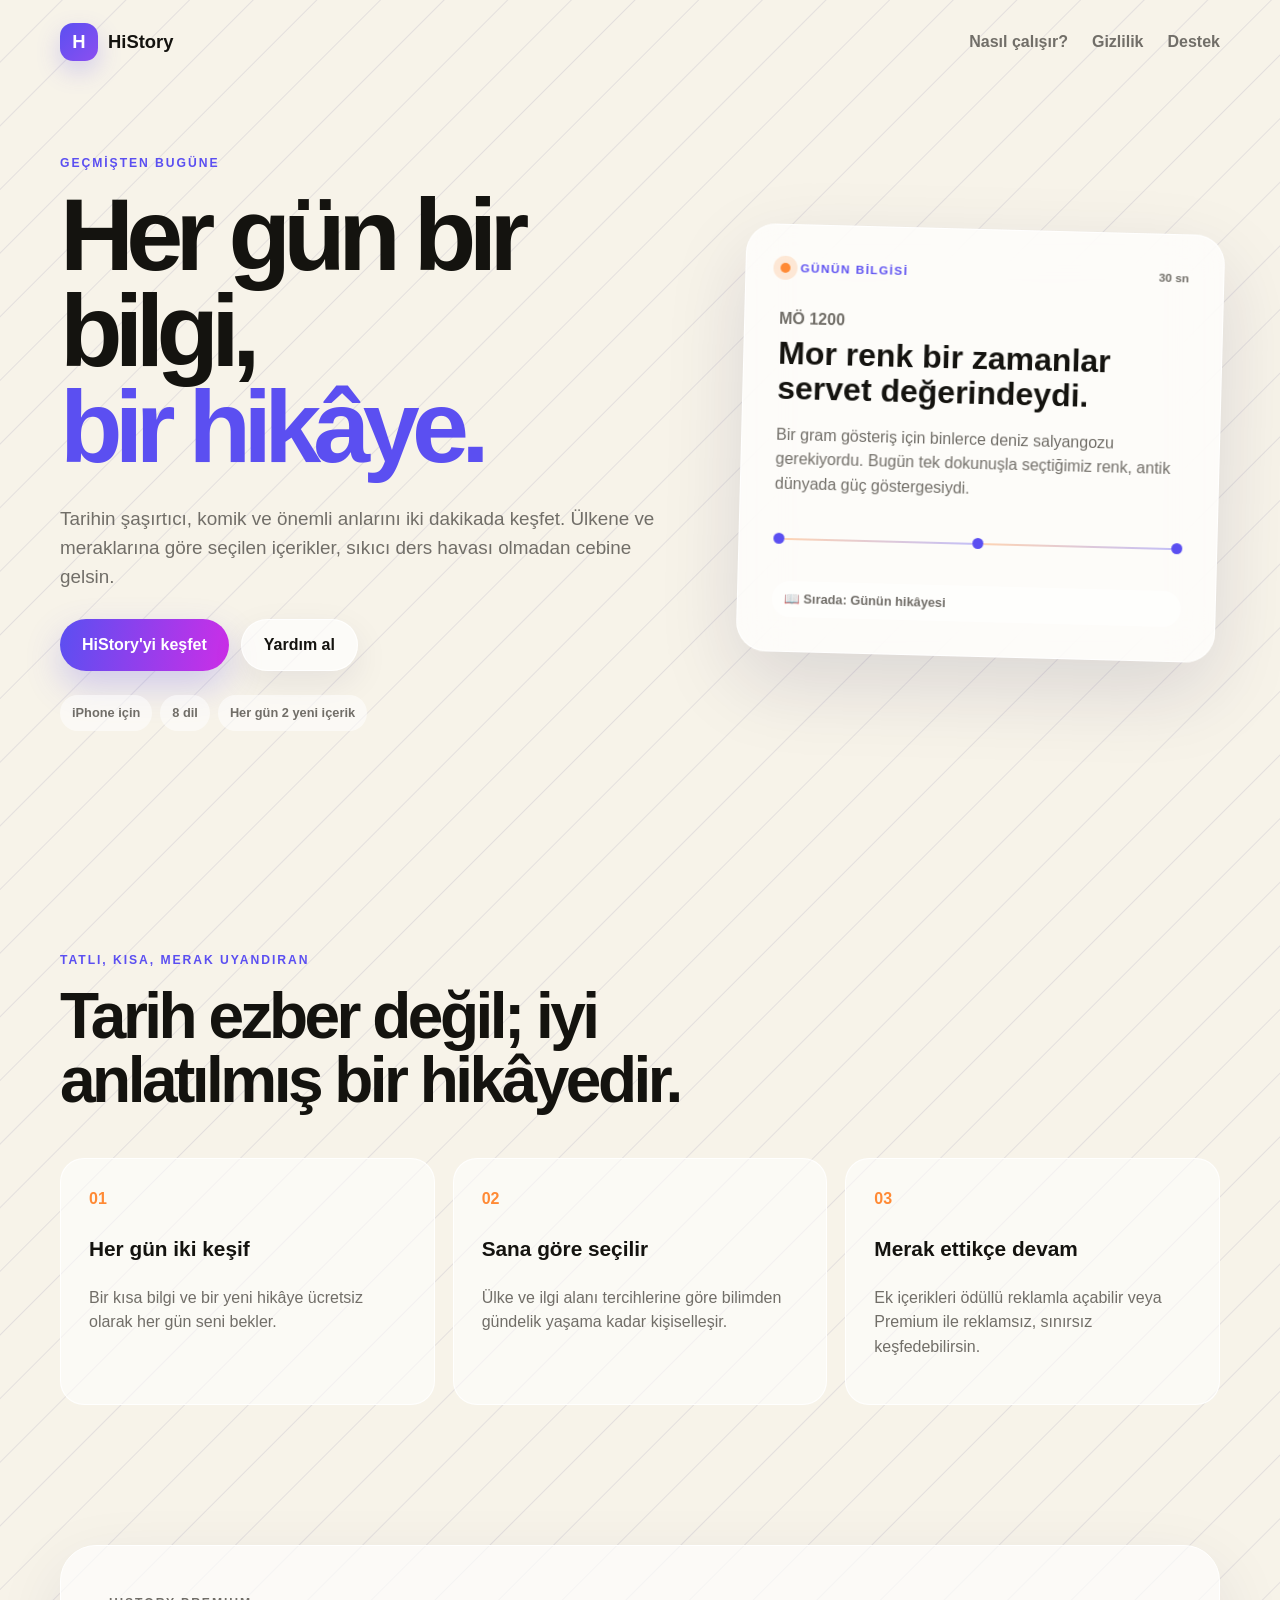
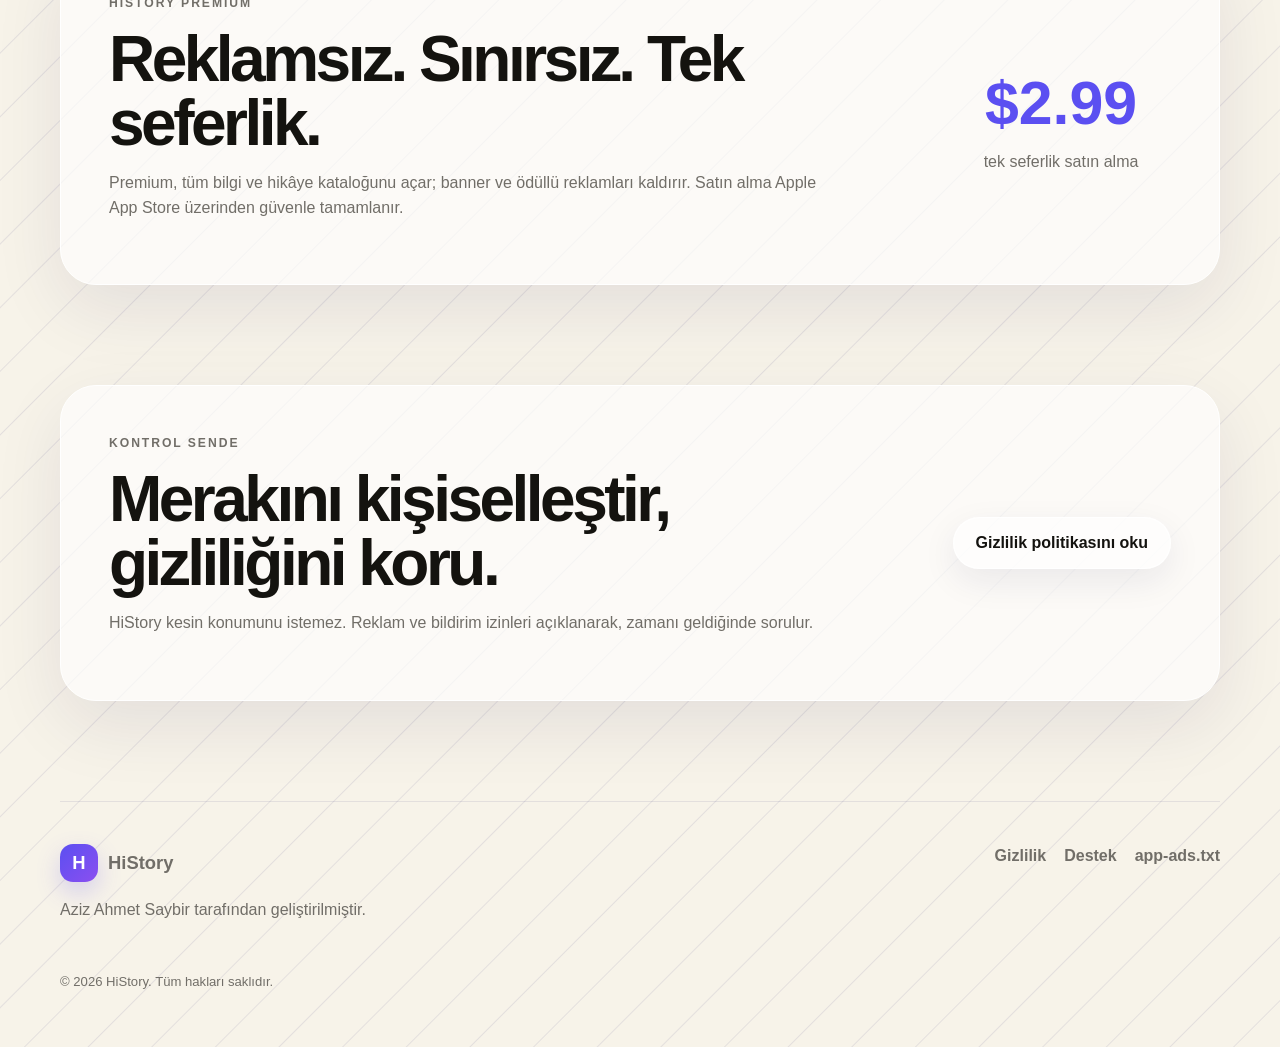
==== index.html @ 92026680 "Create HiStory website and legal pages" ====
<!doctype html>
<html lang="tr">
<head>
  <meta charset="utf-8">
  <meta name="viewport" content="width=device-width,initial-scale=1">
  <meta name="description" content="HiStory: Her gün bir bilgi, bir hikâye. Tarihi kısa, tatlı ve eğlenceli keşfet.">
  <meta name="theme-color" content="#f7f3e9">
  <title>HiStory — Her gün bir bilgi, bir hikâye</title>
  <link rel="stylesheet" href="style.css">
</head>
<body>
  <header class="header wrap">
    <a class="brand" href="index.html" aria-label="HiStory ana sayfa"><span class="brand-mark">H</span><span>HiStory</span></a>
    <nav aria-label="Ana menü"><a href="#nasil">Nasıl çalışır?</a><a href="privacy.html">Gizlilik</a><a href="support.html">Destek</a></nav>
  </header>

  <main>
    <section class="hero wrap">
      <div class="hero-copy">
        <p class="eyebrow">GEÇMİŞTEN BUGÜNE</p>
        <h1>Her gün bir bilgi,<br><em>bir hikâye.</em></h1>
        <p class="lead">Tarihin şaşırtıcı, komik ve önemli anlarını iki dakikada keşfet. Ülkene ve meraklarına göre seçilen içerikler, sıkıcı ders havası olmadan cebine gelsin.</p>
        <div class="actions"><a class="button primary" href="#nasil">HiStory'yi keşfet</a><a class="button ghost" href="support.html">Yardım al</a></div>
        <div class="trust"><span>iPhone için</span><span>8 dil</span><span>Her gün 2 yeni içerik</span></div>
      </div>

      <div class="daily-card" aria-label="Örnek günlük HiStory kartı">
        <div class="card-top"><span class="dot"></span><span>GÜNÜN BİLGİSİ</span><b>30 sn</b></div>
        <p class="year">MÖ 1200</p>
        <h2>Mor renk bir zamanlar servet değerindeydi.</h2>
        <p>Bir gram gösteriş için binlerce deniz salyangozu gerekiyordu. Bugün tek dokunuşla seçtiğimiz renk, antik dünyada güç göstergesiydi.</p>
        <div class="timeline"><span></span><i></i><span></span><i></i><span></span></div>
        <div class="story-chip">📖 Sırada: Günün hikâyesi</div>
      </div>
    </section>

    <section id="nasil" class="section wrap">
      <div class="section-title"><p class="eyebrow">TATLI, KISA, MERAK UYANDIRAN</p><h2>Tarih ezber değil; iyi anlatılmış bir hikâyedir.</h2></div>
      <div class="grid three">
        <article><span class="number">01</span><h3>Her gün iki keşif</h3><p>Bir kısa bilgi ve bir yeni hikâye ücretsiz olarak her gün seni bekler.</p></article>
        <article><span class="number">02</span><h3>Sana göre seçilir</h3><p>Ülke ve ilgi alanı tercihlerine göre bilimden gündelik yaşama kadar kişiselleşir.</p></article>
        <article><span class="number">03</span><h3>Merak ettikçe devam</h3><p>Ek içerikleri ödüllü reklamla açabilir veya Premium ile reklamsız, sınırsız keşfedebilirsin.</p></article>
      </div>
    </section>

    <section class="split wrap">
      <div><p class="eyebrow">HISTORY PREMIUM</p><h2>Reklamsız. Sınırsız. Tek seferlik.</h2><p>Premium, tüm bilgi ve hikâye kataloğunu açar; banner ve ödüllü reklamları kaldırır. Satın alma Apple App Store üzerinden güvenle tamamlanır.</p></div>
      <div class="price"><strong>$2.99</strong><span>tek seferlik satın alma</span></div>
    </section>

    <section class="privacy-callout wrap">
      <div><p class="eyebrow">KONTROL SENDE</p><h2>Merakını kişiselleştir, gizliliğini koru.</h2><p>HiStory kesin konumunu istemez. Reklam ve bildirim izinleri açıklanarak, zamanı geldiğinde sorulur.</p></div>
      <a class="button ghost" href="privacy.html">Gizlilik politikasını oku</a>
    </section>
  </main>

  <footer class="footer wrap"><div><a class="brand" href="index.html"><span class="brand-mark">H</span><span>HiStory</span></a><p>Aziz Ahmet Saybir tarafından geliştirilmiştir.</p></div><div class="footer-links"><a href="privacy.html">Gizlilik</a><a href="support.html">Destek</a><a href="app-ads.txt">app-ads.txt</a></div><p>© 2026 HiStory. Tüm hakları saklıdır.</p></footer>
</body>
</html>
---- style.css ----
:root{--paper:#f7f3e9;--ink:#14130f;--muted:#716e68;--line:rgba(55,48,120,.10);--indigo:#5b4ff1;--violet:#8b4ff0;--orange:#ff8a35;--white:rgba(255,255,255,.70);--radius:30px}*{box-sizing:border-box}html{scroll-behavior:smooth}body{margin:0;color:var(--ink);font-family:-apple-system,BlinkMacSystemFont,"SF Pro Display","Segoe UI",sans-serif;background-color:var(--paper);background-image:repeating-linear-gradient(135deg,transparent 0,transparent 43px,var(--line) 44px,transparent 45px);line-height:1.55}a{color:inherit}.wrap{width:min(1160px,calc(100% - 40px));margin:auto}.header{min-height:84px;display:flex;align-items:center;justify-content:space-between;gap:24px}.brand{display:inline-flex;align-items:center;gap:10px;text-decoration:none;font-weight:850;font-size:1.15rem}.brand-mark{display:grid;place-items:center;width:38px;height:38px;border-radius:13px;color:white;background:linear-gradient(135deg,var(--indigo),var(--violet));box-shadow:0 10px 24px rgba(91,79,241,.22)}nav{display:flex;gap:24px}nav a,.footer-links a{text-decoration:none;color:var(--muted);font-weight:650}nav a:hover,nav a[aria-current=page],.footer-links a:hover{color:var(--indigo)}.hero{min-height:720px;display:grid;grid-template-columns:1.12fr .88fr;align-items:center;gap:72px;padding:70px 0 110px}.eyebrow{font-size:.76rem;font-weight:850;letter-spacing:.16em;color:var(--indigo);margin:0 0 14px}.hero h1,.legal-hero h1{font-size:clamp(3.5rem,8vw,6.7rem);line-height:.94;letter-spacing:-.075em;margin:0}.hero h1 em{font-style:normal;color:var(--indigo)}.lead{font-size:1.18rem;max-width:650px;color:var(--muted);margin:28px 0}.actions{display:flex;gap:12px;flex-wrap:wrap}.button{display:inline-flex;align-items:center;justify-content:center;min-height:52px;padding:0 22px;border-radius:999px;text-decoration:none;font-weight:780}.primary{color:white;background:linear-gradient(100deg,var(--indigo),#cc2ee7);box-shadow:0 15px 35px rgba(91,79,241,.25)}.ghost{background:rgba(255,255,255,.66);border:1px solid rgba(255,255,255,.9);box-shadow:0 12px 35px rgba(31,25,80,.08)}.trust{display:flex;gap:8px;flex-wrap:wrap;margin-top:24px}.trust span,.story-chip{padding:8px 12px;border-radius:999px;background:rgba(255,255,255,.55);color:var(--muted);font-size:.8rem;font-weight:700}.daily-card,.legal-card{background:var(--white);border:1px solid rgba(255,255,255,.92);border-radius:var(--radius);box-shadow:0 30px 80px rgba(32,26,77,.13);backdrop-filter:blur(24px);-webkit-backdrop-filter:blur(24px)}.daily-card{padding:34px;transform:rotate(1.5deg)}.card-top{display:flex;align-items:center;gap:10px;color:var(--indigo);font-size:.74rem;font-weight:850;letter-spacing:.12em}.card-top b{margin-left:auto;color:var(--muted);letter-spacing:0}.dot{width:10px;height:10px;border-radius:50%;background:var(--orange);box-shadow:0 0 0 7px rgba(255,138,53,.18)}.year{color:var(--muted);font-weight:800;margin:30px 0 4px}.daily-card h2{font-size:2rem;line-height:1.1;margin:0}.daily-card>p:not(.year){color:var(--muted)}.timeline{height:32px;display:flex;align-items:center;margin:26px 0}.timeline i{height:2px;flex:1;background:linear-gradient(90deg,var(--orange),var(--indigo));opacity:.35}.timeline span{width:11px;height:11px;border-radius:50%;background:var(--indigo)}.section{padding:110px 0}.section-title{max-width:780px}.section-title h2,.split h2,.privacy-callout h2,.contact-card h2{font-size:clamp(2.2rem,5vw,4rem);line-height:1;letter-spacing:-.055em;margin:0}.grid{display:grid;gap:18px;margin-top:46px}.grid.three{grid-template-columns:repeat(3,1fr)}.grid article{background:rgba(255,255,255,.55);border:1px solid rgba(255,255,255,.9);padding:28px;border-radius:24px}.number{font-weight:900;color:var(--orange)}.grid h3{font-size:1.3rem}.grid p,.split p,.privacy-callout p,.contact-card p{color:var(--muted)}.split,.privacy-callout,.contact-card{margin-top:30px;margin-bottom:100px;padding:48px;border-radius:36px;display:flex;align-items:center;justify-content:space-between;gap:40px;background:rgba(255,255,255,.65);border:1px solid white;box-shadow:0 24px 70px rgba(31,25,80,.09)}.split>div:first-child,.privacy-callout>div,.contact-card>div{max-width:720px}.price{text-align:center;min-width:220px}.price strong{font-size:3.8rem;display:block;color:var(--indigo)}.price span{color:var(--muted)}.footer{padding:42px 0;display:grid;grid-template-columns:1fr auto;gap:20px;border-top:1px solid var(--line);color:var(--muted)}.footer-links{display:flex;gap:18px}.footer>p{grid-column:1/-1;font-size:.82rem}.legal{padding-bottom:80px}.legal-hero{padding:90px 0 55px}.legal-hero h1{font-size:clamp(3rem,7vw,5.5rem)}.legal-hero>p:not(.eyebrow){color:var(--muted)}.legal-card{padding:30px;margin-bottom:16px}.legal-card h2{font-size:1.25rem;margin-top:0}.legal-card p,.legal-card li{color:var(--muted)}.legal-card a{color:var(--indigo)}.support-hero .button{margin-top:18px}.faq-grid{display:grid;grid-template-columns:1fr 1fr;gap:16px}.faq-grid .legal-card{margin:0}.contact-card{margin:70px 0 10px}@media(max-width:820px){.header{align-items:flex-start;padding:20px 0}.header nav{gap:12px;flex-wrap:wrap;justify-content:flex-end}.header nav a{font-size:.82rem}.hero{grid-template-columns:1fr;gap:48px;padding:55px 0 80px}.hero h1{font-size:clamp(3.5rem,15vw,5.5rem)}.daily-card{transform:none}.grid.three,.faq-grid{grid-template-columns:1fr}.split,.privacy-callout,.contact-card{align-items:flex-start;flex-direction:column;padding:30px}.footer{grid-template-columns:1fr}.footer-links{flex-wrap:wrap}.footer>p{grid-column:auto}}
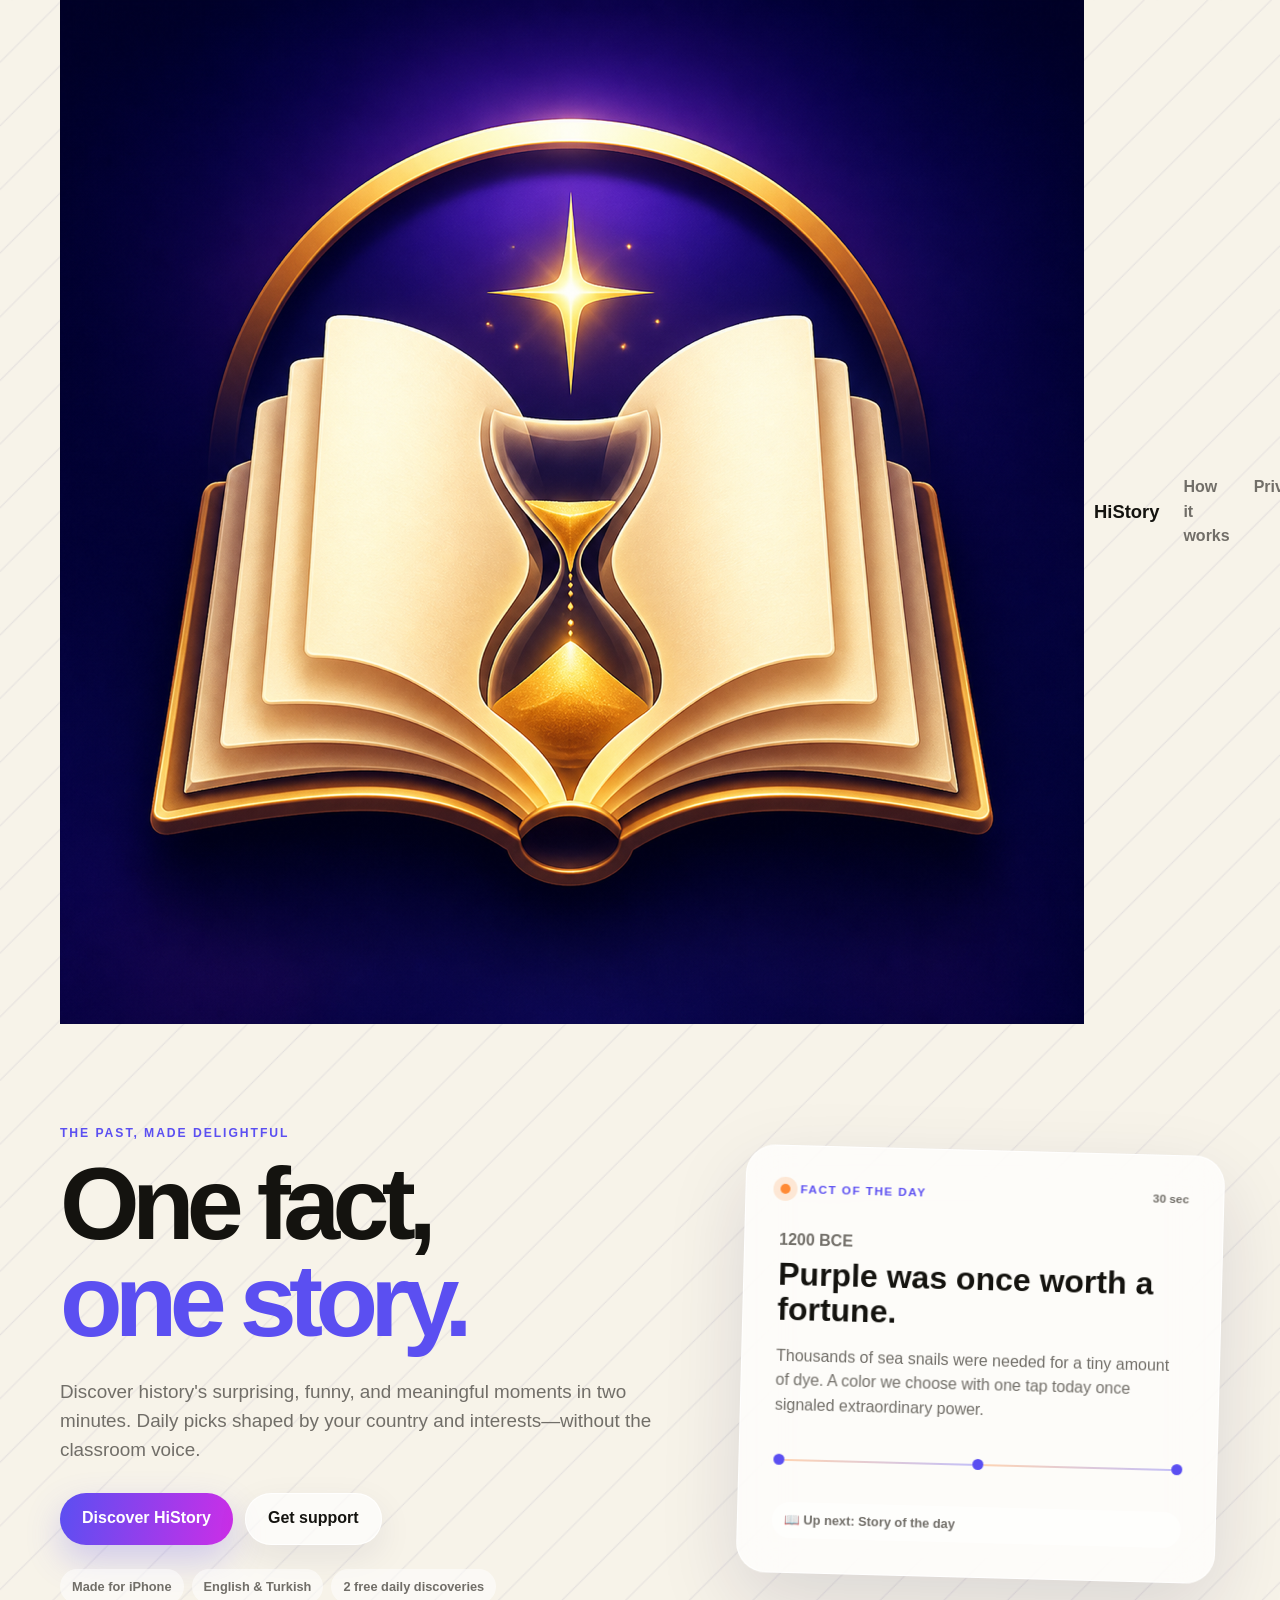
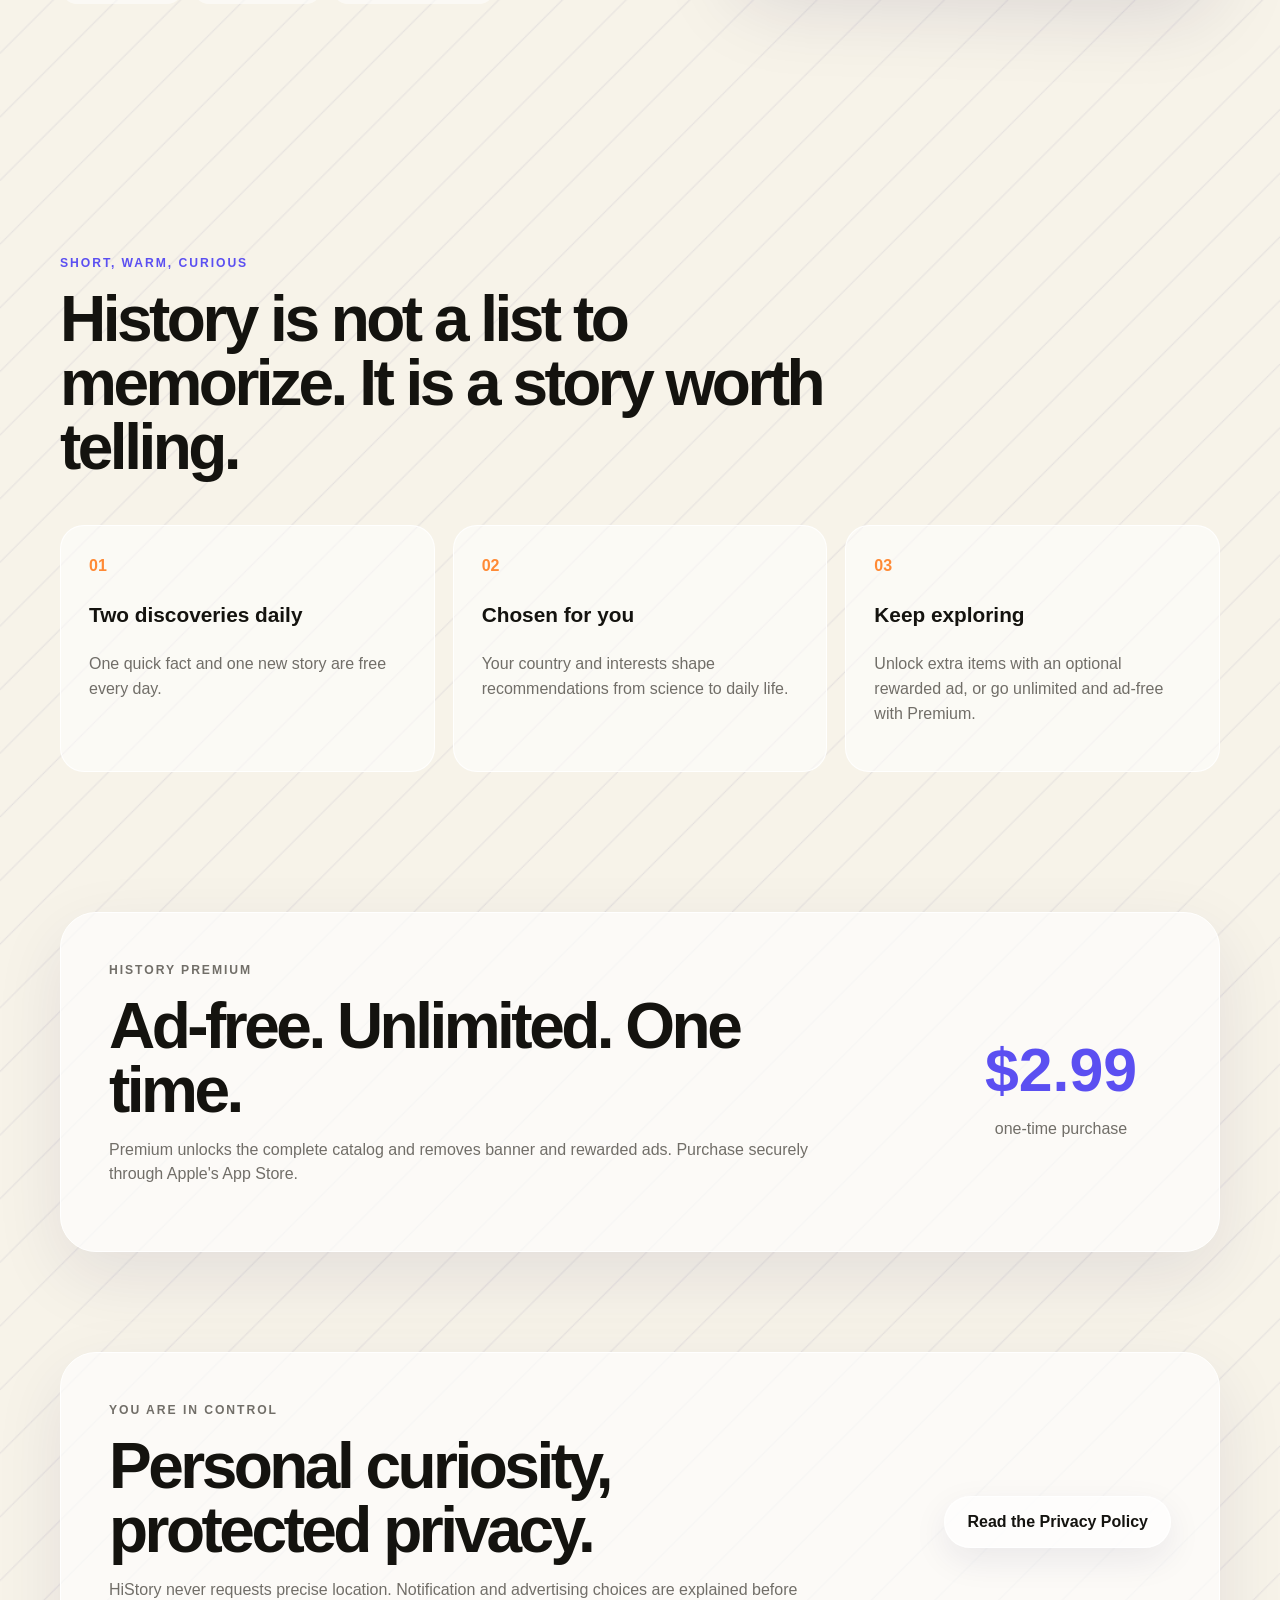
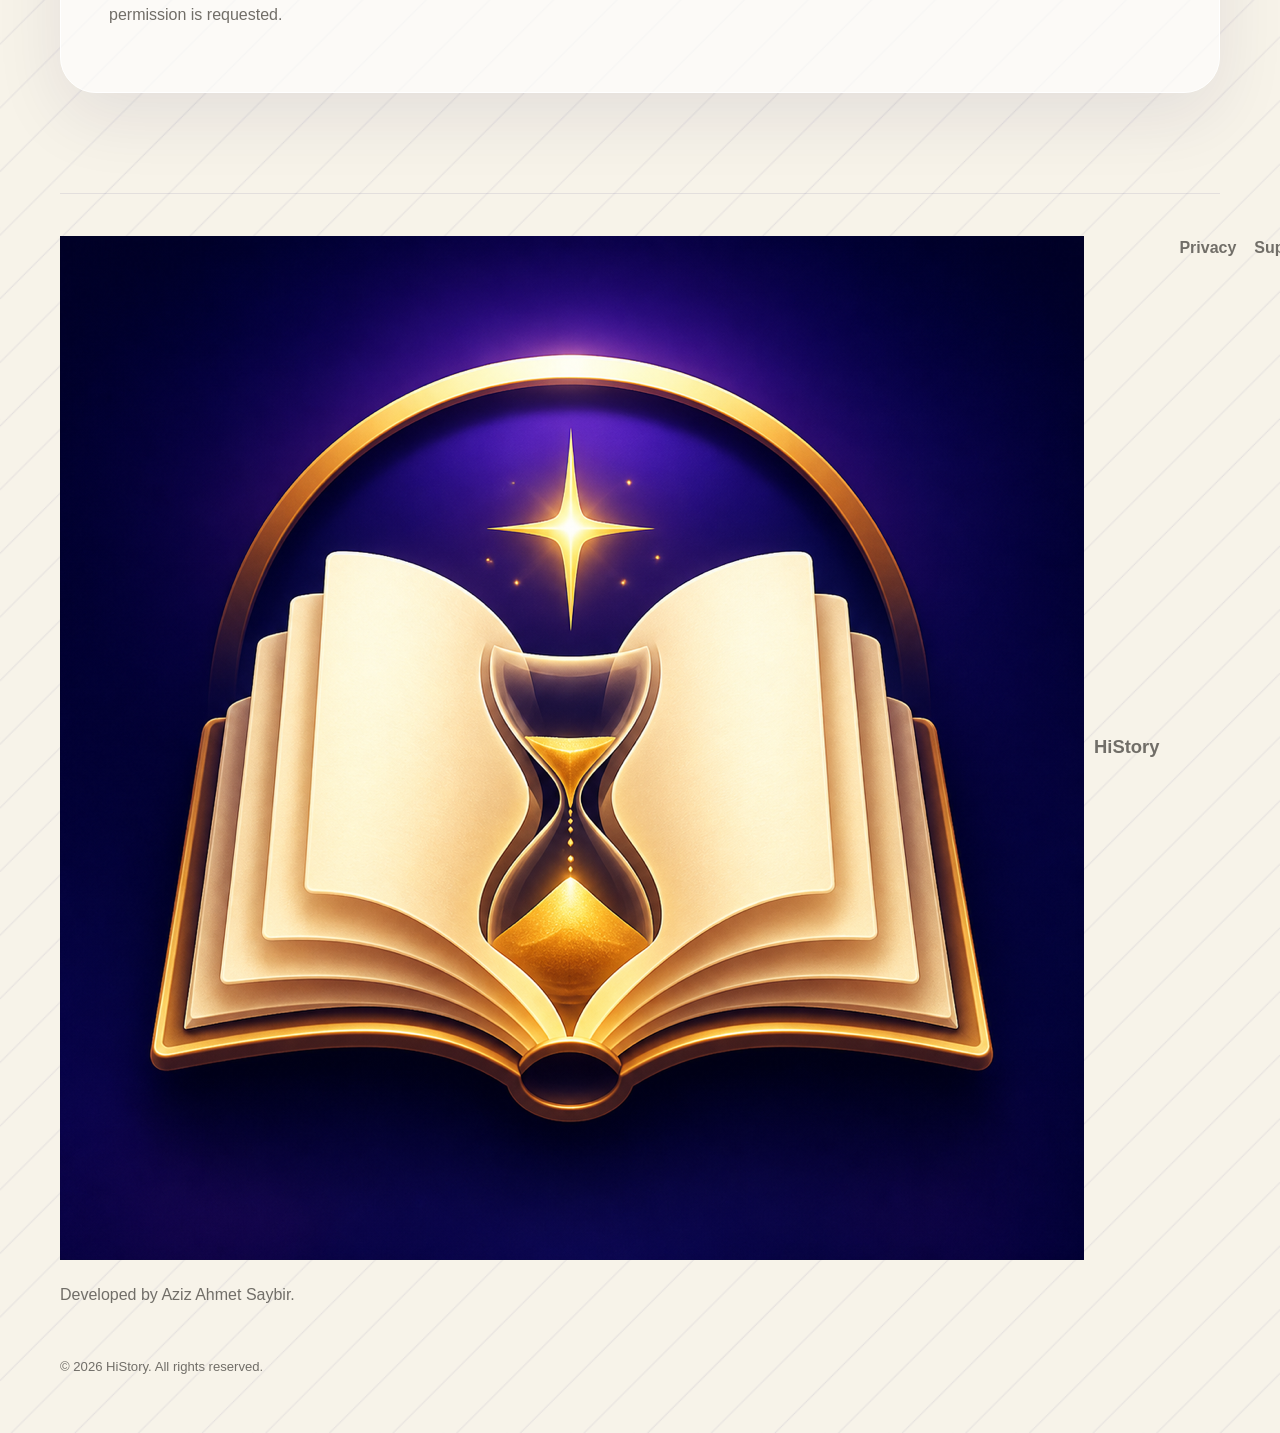
==== commit ad73ead1: "Add bilingual site and HiStory app icon" ====
--- a/index.html
+++ b/index.html
@@ -1,59 +1,6 @@
-<!doctype html>
-<html lang="tr">
-<head>
-  <meta charset="utf-8">
-  <meta name="viewport" content="width=device-width,initial-scale=1">
-  <meta name="description" content="HiStory: Her gün bir bilgi, bir hikâye. Tarihi kısa, tatlı ve eğlenceli keşfet.">
-  <meta name="theme-color" content="#f7f3e9">
-  <title>HiStory — Her gün bir bilgi, bir hikâye</title>
-  <link rel="stylesheet" href="style.css">
-</head>
-<body>
-  <header class="header wrap">
-    <a class="brand" href="index.html" aria-label="HiStory ana sayfa"><span class="brand-mark">H</span><span>HiStory</span></a>
-    <nav aria-label="Ana menü"><a href="#nasil">Nasıl çalışır?</a><a href="privacy.html">Gizlilik</a><a href="support.html">Destek</a></nav>
-  </header>
-
-  <main>
-    <section class="hero wrap">
-      <div class="hero-copy">
-        <p class="eyebrow">GEÇMİŞTEN BUGÜNE</p>
-        <h1>Her gün bir bilgi,<br><em>bir hikâye.</em></h1>
-        <p class="lead">Tarihin şaşırtıcı, komik ve önemli anlarını iki dakikada keşfet. Ülkene ve meraklarına göre seçilen içerikler, sıkıcı ders havası olmadan cebine gelsin.</p>
-        <div class="actions"><a class="button primary" href="#nasil">HiStory'yi keşfet</a><a class="button ghost" href="support.html">Yardım al</a></div>
-        <div class="trust"><span>iPhone için</span><span>8 dil</span><span>Her gün 2 yeni içerik</span></div>
-      </div>
-
-      <div class="daily-card" aria-label="Örnek günlük HiStory kartı">
-        <div class="card-top"><span class="dot"></span><span>GÜNÜN BİLGİSİ</span><b>30 sn</b></div>
-        <p class="year">MÖ 1200</p>
-        <h2>Mor renk bir zamanlar servet değerindeydi.</h2>
-        <p>Bir gram gösteriş için binlerce deniz salyangozu gerekiyordu. Bugün tek dokunuşla seçtiğimiz renk, antik dünyada güç göstergesiydi.</p>
-        <div class="timeline"><span></span><i></i><span></span><i></i><span></span></div>
-        <div class="story-chip">📖 Sırada: Günün hikâyesi</div>
-      </div>
-    </section>
-
-    <section id="nasil" class="section wrap">
-      <div class="section-title"><p class="eyebrow">TATLI, KISA, MERAK UYANDIRAN</p><h2>Tarih ezber değil; iyi anlatılmış bir hikâyedir.</h2></div>
-      <div class="grid three">
-        <article><span class="number">01</span><h3>Her gün iki keşif</h3><p>Bir kısa bilgi ve bir yeni hikâye ücretsiz olarak her gün seni bekler.</p></article>
-        <article><span class="number">02</span><h3>Sana göre seçilir</h3><p>Ülke ve ilgi alanı tercihlerine göre bilimden gündelik yaşama kadar kişiselleşir.</p></article>
-        <article><span class="number">03</span><h3>Merak ettikçe devam</h3><p>Ek içerikleri ödüllü reklamla açabilir veya Premium ile reklamsız, sınırsız keşfedebilirsin.</p></article>
-      </div>
-    </section>
-
-    <section class="split wrap">
-      <div><p class="eyebrow">HISTORY PREMIUM</p><h2>Reklamsız. Sınırsız. Tek seferlik.</h2><p>Premium, tüm bilgi ve hikâye kataloğunu açar; banner ve ödüllü reklamları kaldırır. Satın alma Apple App Store üzerinden güvenle tamamlanır.</p></div>
-      <div class="price"><strong>$2.99</strong><span>tek seferlik satın alma</span></div>
-    </section>
-
-    <section class="privacy-callout wrap">
-      <div><p class="eyebrow">KONTROL SENDE</p><h2>Merakını kişiselleştir, gizliliğini koru.</h2><p>HiStory kesin konumunu istemez. Reklam ve bildirim izinleri açıklanarak, zamanı geldiğinde sorulur.</p></div>
-      <a class="button ghost" href="privacy.html">Gizlilik politikasını oku</a>
-    </section>
-  </main>
-
-  <footer class="footer wrap"><div><a class="brand" href="index.html"><span class="brand-mark">H</span><span>HiStory</span></a><p>Aziz Ahmet Saybir tarafından geliştirilmiştir.</p></div><div class="footer-links"><a href="privacy.html">Gizlilik</a><a href="support.html">Destek</a><a href="app-ads.txt">app-ads.txt</a></div><p>© 2026 HiStory. Tüm hakları saklıdır.</p></footer>
-</body>
-</html>
+<!doctype html><html lang="en"><head><meta charset="utf-8"><meta name="viewport" content="width=device-width,initial-scale=1"><meta name="description" content="HiStory brings you one delightful fact and one memorable story every day."><meta name="theme-color" content="#100b43"><title>HiStory — One fact, one story every day</title><link rel="icon" href="assets/favicon.png"><link rel="apple-touch-icon" href="assets/apple-touch-icon.png"><link rel="stylesheet" href="style.css"></head><body>
+<header class="header wrap"><a class="brand" href="index.html"><img class="brand-icon" src="assets/history-app-icon.png" alt=""><span>HiStory</span></a><nav aria-label="Main navigation"><a href="#how">How it works</a><a href="privacy.html">Privacy</a><a href="support.html">Support</a><a href="tr/index.html" lang="tr">Türkçe</a></nav></header>
+<main><section class="hero wrap"><div class="hero-copy"><p class="eyebrow">THE PAST, MADE DELIGHTFUL</p><h1>One fact,<br><em>one story.</em></h1><p class="lead">Discover history's surprising, funny, and meaningful moments in two minutes. Daily picks shaped by your country and interests—without the classroom voice.</p><div class="actions"><a class="button primary" href="#how">Discover HiStory</a><a class="button ghost" href="support.html">Get support</a></div><div class="trust"><span>Made for iPhone</span><span>English &amp; Turkish</span><span>2 free daily discoveries</span></div></div><div class="daily-card" aria-label="Example daily HiStory card"><div class="card-top"><span class="dot"></span><span>FACT OF THE DAY</span><b>30 sec</b></div><p class="year">1200 BCE</p><h2>Purple was once worth a fortune.</h2><p>Thousands of sea snails were needed for a tiny amount of dye. A color we choose with one tap today once signaled extraordinary power.</p><div class="timeline"><span></span><i></i><span></span><i></i><span></span></div><div class="story-chip">📖 Up next: Story of the day</div></div></section>
+<section id="how" class="section wrap"><div class="section-title"><p class="eyebrow">SHORT, WARM, CURIOUS</p><h2>History is not a list to memorize. It is a story worth telling.</h2></div><div class="grid three"><article><span class="number">01</span><h3>Two discoveries daily</h3><p>One quick fact and one new story are free every day.</p></article><article><span class="number">02</span><h3>Chosen for you</h3><p>Your country and interests shape recommendations from science to daily life.</p></article><article><span class="number">03</span><h3>Keep exploring</h3><p>Unlock extra items with an optional rewarded ad, or go unlimited and ad-free with Premium.</p></article></div></section>
+<section class="split wrap"><div><p class="eyebrow">HISTORY PREMIUM</p><h2>Ad-free. Unlimited. One time.</h2><p>Premium unlocks the complete catalog and removes banner and rewarded ads. Purchase securely through Apple's App Store.</p></div><div class="price"><strong>$2.99</strong><span>one-time purchase</span></div></section><section class="privacy-callout wrap"><div><p class="eyebrow">YOU ARE IN CONTROL</p><h2>Personal curiosity, protected privacy.</h2><p>HiStory never requests precise location. Notification and advertising choices are explained before permission is requested.</p></div><a class="button ghost" href="privacy.html">Read the Privacy Policy</a></section></main>
+<footer class="footer wrap"><div><a class="brand" href="index.html"><img class="brand-icon" src="assets/history-app-icon.png" alt=""><span>HiStory</span></a><p>Developed by Aziz Ahmet Saybir.</p></div><div class="footer-links"><a href="privacy.html">Privacy</a><a href="support.html">Support</a><a href="app-ads.txt">app-ads.txt</a></div><p>© 2026 HiStory. All rights reserved.</p></footer></body></html>
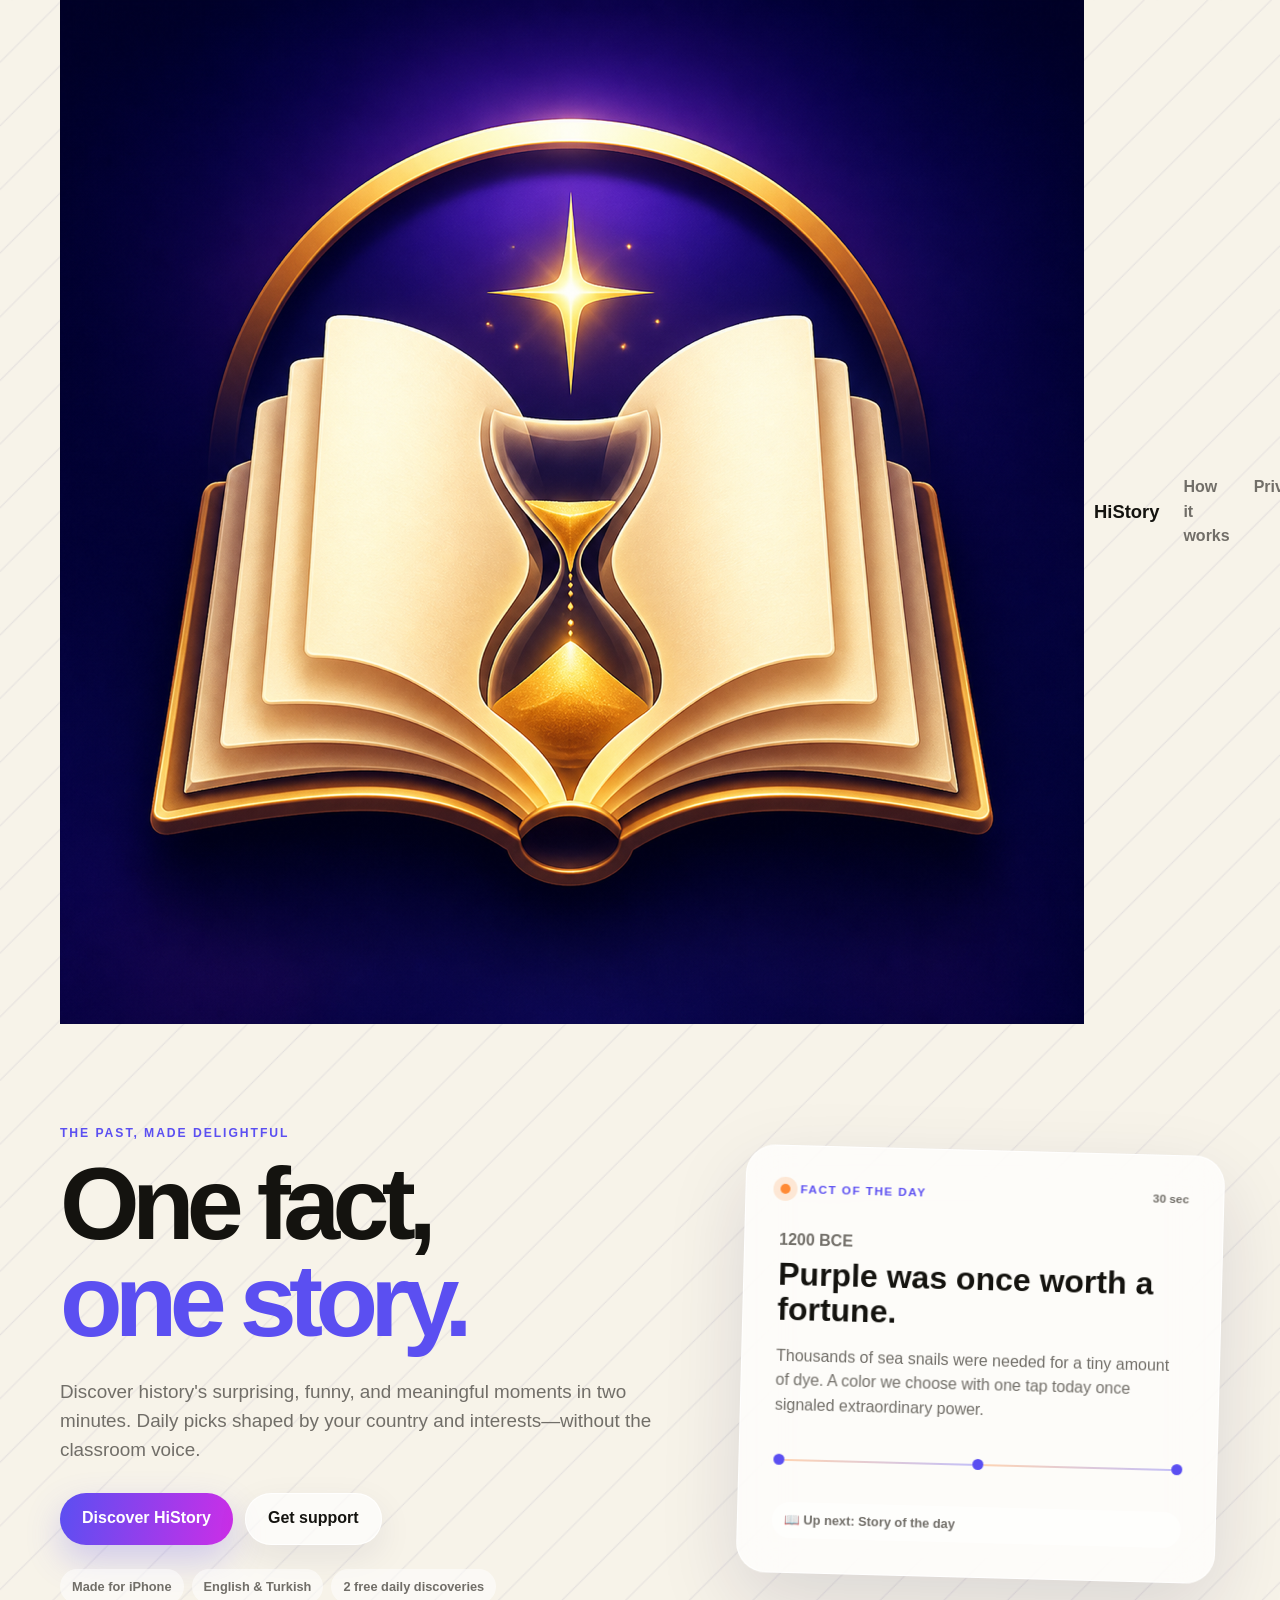
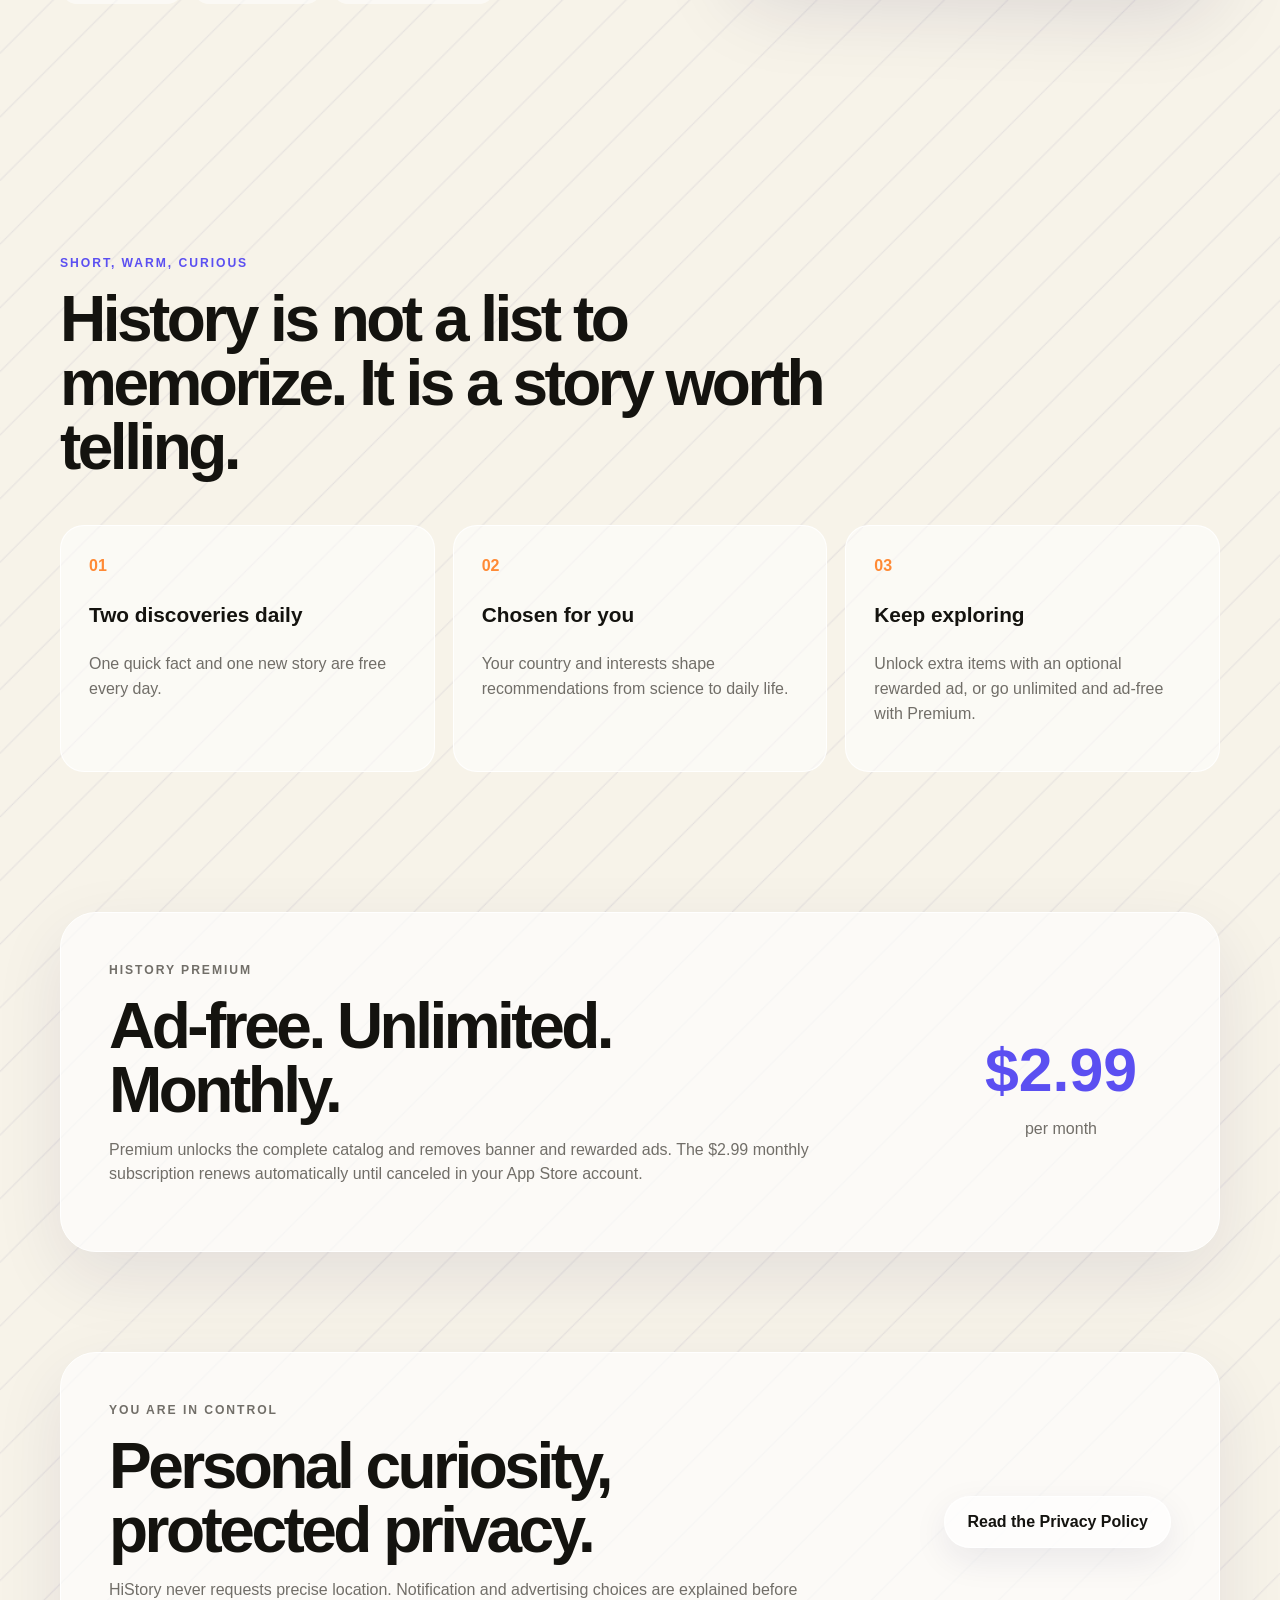
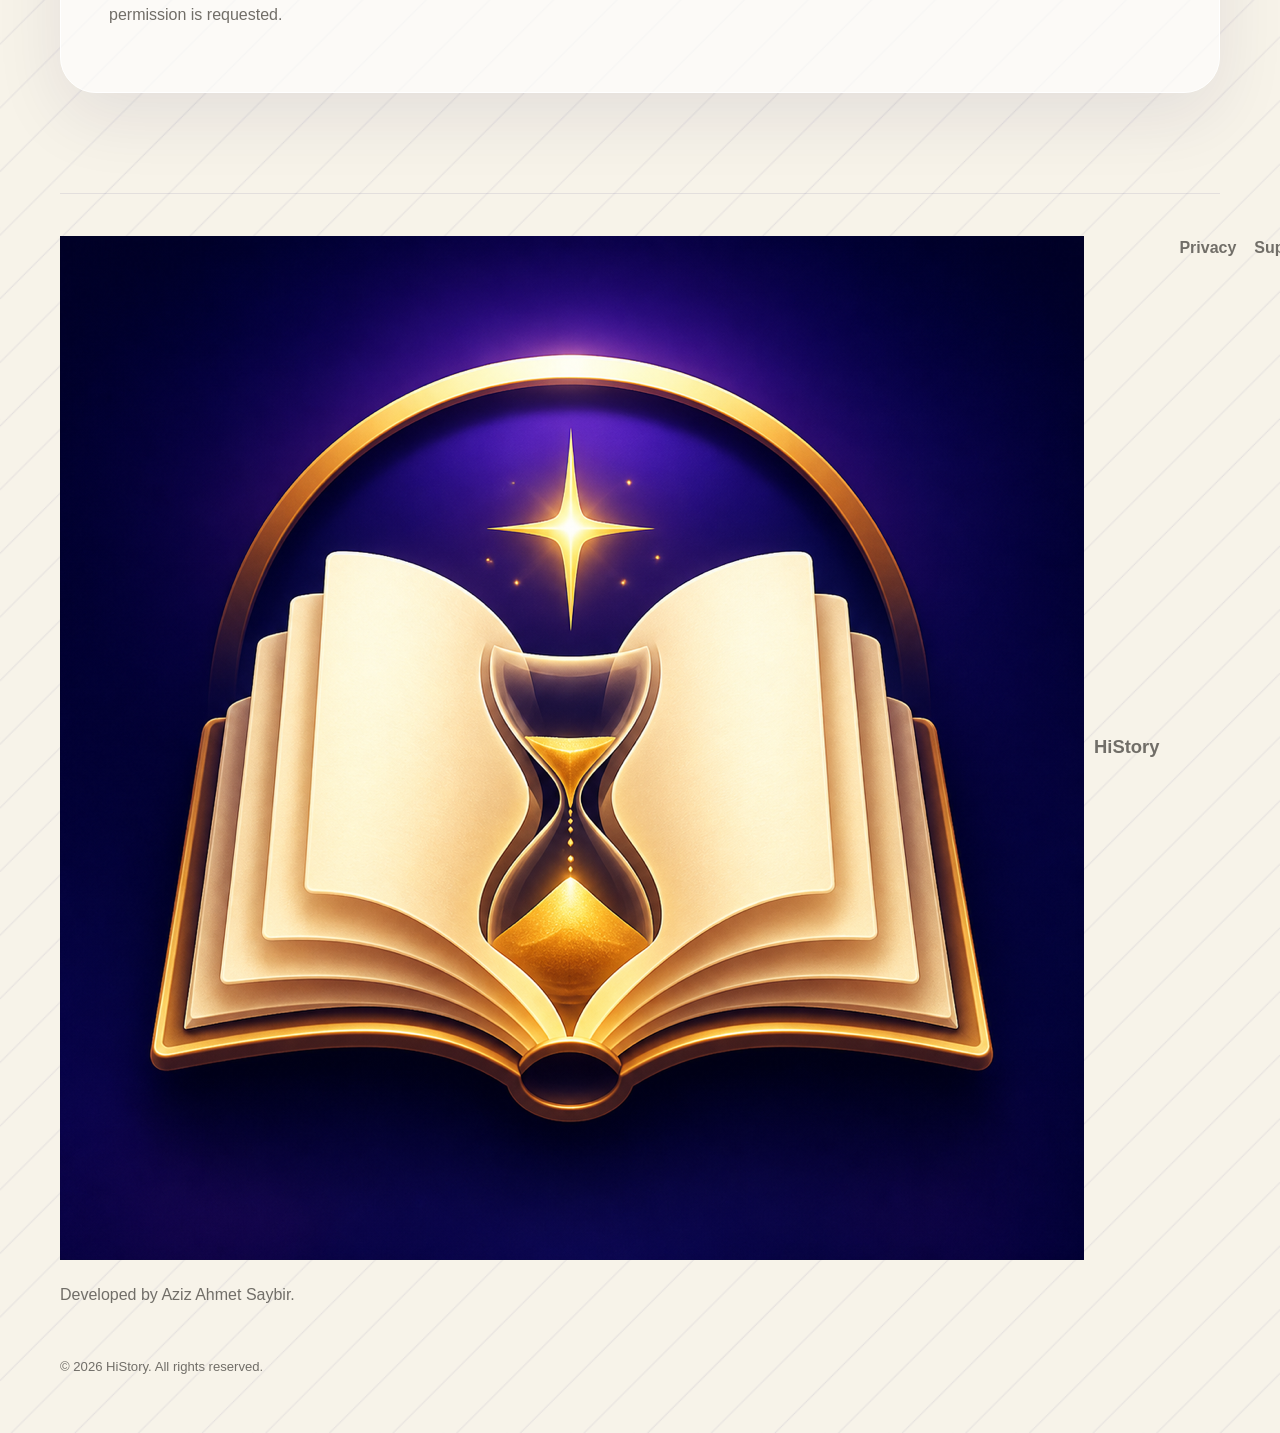
==== commit 56e36224: "Update Premium to monthly subscription" ====
--- a/index.html
+++ b/index.html
@@ -2,5 +2,5 @@
 <header class="header wrap"><a class="brand" href="index.html"><img class="brand-icon" src="assets/history-app-icon.png" alt=""><span>HiStory</span></a><nav aria-label="Main navigation"><a href="#how">How it works</a><a href="privacy.html">Privacy</a><a href="support.html">Support</a><a href="tr/index.html" lang="tr">Türkçe</a></nav></header>
 <main><section class="hero wrap"><div class="hero-copy"><p class="eyebrow">THE PAST, MADE DELIGHTFUL</p><h1>One fact,<br><em>one story.</em></h1><p class="lead">Discover history's surprising, funny, and meaningful moments in two minutes. Daily picks shaped by your country and interests—without the classroom voice.</p><div class="actions"><a class="button primary" href="#how">Discover HiStory</a><a class="button ghost" href="support.html">Get support</a></div><div class="trust"><span>Made for iPhone</span><span>English &amp; Turkish</span><span>2 free daily discoveries</span></div></div><div class="daily-card" aria-label="Example daily HiStory card"><div class="card-top"><span class="dot"></span><span>FACT OF THE DAY</span><b>30 sec</b></div><p class="year">1200 BCE</p><h2>Purple was once worth a fortune.</h2><p>Thousands of sea snails were needed for a tiny amount of dye. A color we choose with one tap today once signaled extraordinary power.</p><div class="timeline"><span></span><i></i><span></span><i></i><span></span></div><div class="story-chip">📖 Up next: Story of the day</div></div></section>
 <section id="how" class="section wrap"><div class="section-title"><p class="eyebrow">SHORT, WARM, CURIOUS</p><h2>History is not a list to memorize. It is a story worth telling.</h2></div><div class="grid three"><article><span class="number">01</span><h3>Two discoveries daily</h3><p>One quick fact and one new story are free every day.</p></article><article><span class="number">02</span><h3>Chosen for you</h3><p>Your country and interests shape recommendations from science to daily life.</p></article><article><span class="number">03</span><h3>Keep exploring</h3><p>Unlock extra items with an optional rewarded ad, or go unlimited and ad-free with Premium.</p></article></div></section>
-<section class="split wrap"><div><p class="eyebrow">HISTORY PREMIUM</p><h2>Ad-free. Unlimited. One time.</h2><p>Premium unlocks the complete catalog and removes banner and rewarded ads. Purchase securely through Apple's App Store.</p></div><div class="price"><strong>$2.99</strong><span>one-time purchase</span></div></section><section class="privacy-callout wrap"><div><p class="eyebrow">YOU ARE IN CONTROL</p><h2>Personal curiosity, protected privacy.</h2><p>HiStory never requests precise location. Notification and advertising choices are explained before permission is requested.</p></div><a class="button ghost" href="privacy.html">Read the Privacy Policy</a></section></main>
+<section class="split wrap"><div><p class="eyebrow">HISTORY PREMIUM</p><h2>Ad-free. Unlimited. Monthly.</h2><p>Premium unlocks the complete catalog and removes banner and rewarded ads. The $2.99 monthly subscription renews automatically until canceled in your App Store account.</p></div><div class="price"><strong>$2.99</strong><span>per month</span></div></section><section class="privacy-callout wrap"><div><p class="eyebrow">YOU ARE IN CONTROL</p><h2>Personal curiosity, protected privacy.</h2><p>HiStory never requests precise location. Notification and advertising choices are explained before permission is requested.</p></div><a class="button ghost" href="privacy.html">Read the Privacy Policy</a></section></main>
 <footer class="footer wrap"><div><a class="brand" href="index.html"><img class="brand-icon" src="assets/history-app-icon.png" alt=""><span>HiStory</span></a><p>Developed by Aziz Ahmet Saybir.</p></div><div class="footer-links"><a href="privacy.html">Privacy</a><a href="support.html">Support</a><a href="app-ads.txt">app-ads.txt</a></div><p>© 2026 HiStory. All rights reserved.</p></footer></body></html>
